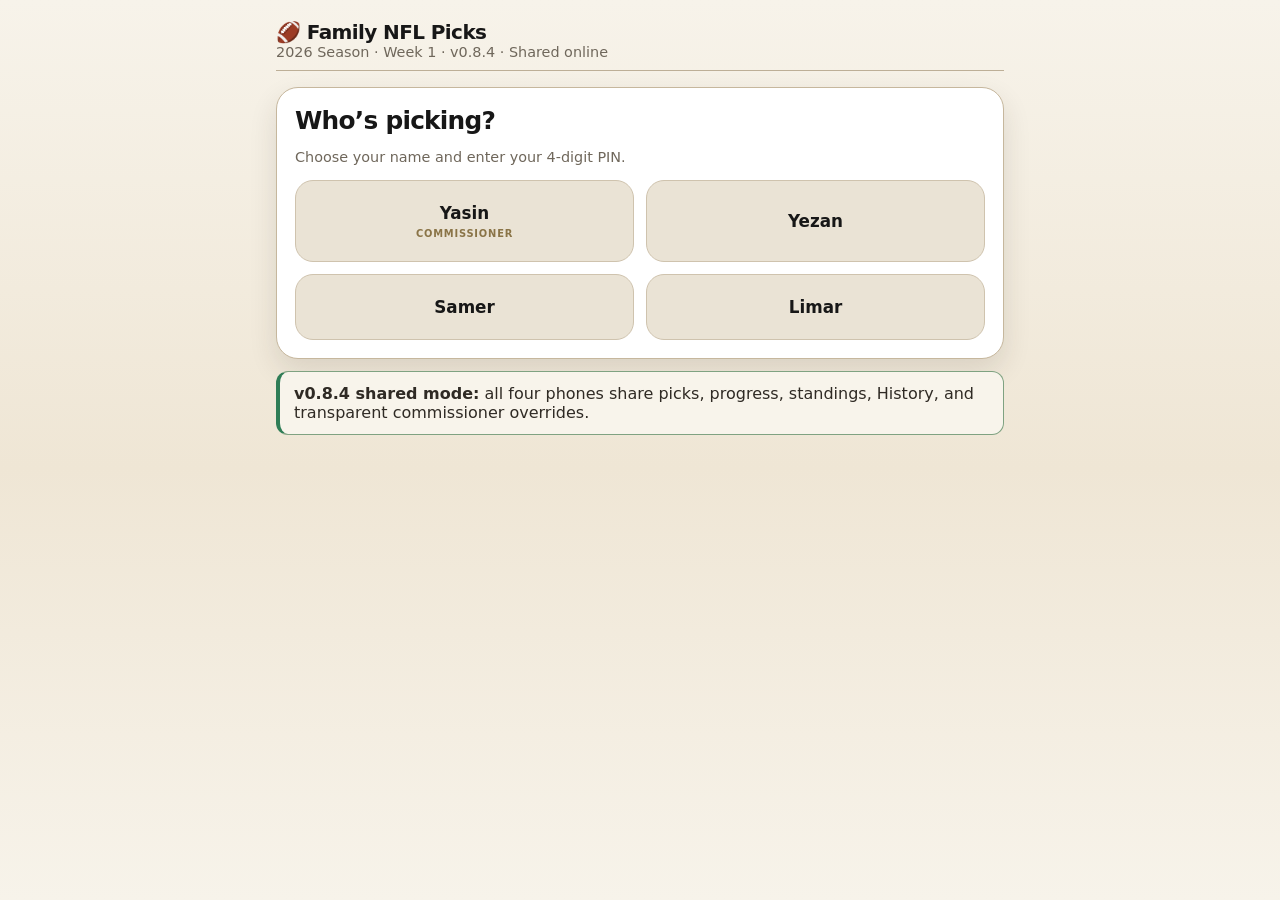
==== index.html @ 38c763d1 "Add files via upload" ====
<!doctype html>
<html lang="en">
<head>
  <meta charset="utf-8" />
  <meta name="viewport" content="width=device-width, initial-scale=1, viewport-fit=cover" />
  <meta name="theme-color" content="#F7F3EA" />
  <meta http-equiv="Cache-Control" content="no-cache, no-store, must-revalidate" />
  <meta http-equiv="Pragma" content="no-cache" />
  <meta http-equiv="Expires" content="0" />
  <title>Family NFL Picks</title>
  <link rel="manifest" href="manifest.webmanifest?v=0840" />
  <link rel="stylesheet" href="styles.css?v=0840" />
</head>
<body>
  <div id="app"></div>
  <script src="config.js?v=0840"></script>
  <script type="module" src="app.js?v=0840"></script>
</body>
</html>
---- styles.css ----
:root{
  --bg:#11264a;--panel:#10203b;--panel2:#2a446d;--text:#ffffff;--muted:#c4d3e7;
  --line:#5d82b2;--accent:#54c0ff;--good:#48d597;--warn:#ffc65a;--bad:#ff6f7d;--live:#ff8d5b;
}
*{box-sizing:border-box}html{background:var(--bg)}body{margin:0;background:linear-gradient(180deg,#14305b,#1a3e6a 50%,#102543);color:var(--text);font-family:Inter,system-ui,-apple-system,Segoe UI,Roboto,sans-serif;min-height:100vh}button,input,textarea,select{font:inherit}.shell{max-width:760px;margin:0 auto;padding:20px 16px 102px}.topbar{display:flex;align-items:center;justify-content:space-between;gap:12px;margin-bottom:10px}.brand{font-weight:900;letter-spacing:-.03em;font-size:1.25rem}.title{font-size:1.55rem;font-weight:900;letter-spacing:-.03em}.sub{color:#c7d6ea;font-size:.9rem}.section-title{font-weight:900;font-size:1.02rem;margin:20px 0 8px}.card{background:rgba(10,23,44,.97);border:1px solid rgba(99,136,186,.88);border-radius:22px;padding:18px;margin:12px 0;box-shadow:0 18px 42px rgba(0,0,0,.18)}
.grid{display:grid;grid-template-columns:repeat(2,1fr);gap:12px}.player{padding:22px 14px;border-radius:18px;border:1px solid var(--line);background:var(--panel2);color:var(--text);font-weight:800;font-size:1.05rem;cursor:pointer}.player.admin::after{content:'COMMISSIONER';display:block;color:var(--accent);font-size:.62rem;letter-spacing:.08em;margin-top:5px}.btn{border:0;border-radius:13px;background:var(--accent);color:#04111d;padding:12px 15px;font-weight:900;cursor:pointer}.btn:disabled,.team:disabled{opacity:.5;cursor:not-allowed}.btn.secondary{background:var(--panel2);color:var(--text);border:1px solid var(--line)}.btn.compact{padding:9px 11px}.mini-btn{padding:8px 10px;font-size:.76rem}.row{display:flex;align-items:center;gap:10px}.between{justify-content:space-between}.tool-row{flex-wrap:wrap}.pill{display:inline-flex;align-items:center;gap:5px;border:1px solid rgba(92,129,179,.92);background:#10223c;border-radius:999px;padding:9px 14px;font-size:.82rem;font-weight:850;color:var(--muted)}.pill.good{color:var(--good);border-color:rgba(72,213,151,.35)}.pill.warn{color:var(--warn);border-color:rgba(255,198,90,.35)}
.game{border:1px solid #6e96c7;padding:13px;border-radius:18px;background:#08162d;margin:8px 0;transition:.15s ease;box-shadow:inset 0 0 0 1px rgba(133,174,226,.10),0 0 0 1px rgba(25,47,80,.26)}.game.lock{opacity:.73}.game.urgent{border-color:rgba(255,198,90,.75);box-shadow:0 0 0 1px rgba(255,198,90,.15)}.game-head{display:flex;justify-content:space-between;gap:8px;color:#d5e3f3;font-size:.79rem;margin-bottom:12px;align-items:center}.status-pill{font-size:.8rem;font-weight:900;letter-spacing:.03em;padding:8px 13px;border:1px solid rgba(103,142,195,.92);border-radius:999px;color:#d8e3f2;white-space:nowrap}.status-pill.good{color:var(--good)}.status-pill.warn{color:var(--warn)}.status-pill.bad{color:var(--bad)}.status-pill.live{color:var(--live)}.teams{display:grid;grid-template-columns:1fr 1fr;gap:10px}.team{border:1px solid #769ed0;background:#2b466f;color:var(--text);border-radius:15px;padding:12px 10px;font-weight:850;cursor:pointer;min-height:64px}.team.selected{outline:2px solid var(--accent);background:#20496f;box-shadow:inset 0 0 0 1px rgba(84,192,255,.26)}.record-line{display:block;color:#dde8f6;font-weight:700;font-size:.76rem;margin-top:5px}.margin-wrap{margin-top:12px;display:flex;align-items:center;justify-content:space-between;gap:12px}.margin{width:90px;border:1px solid var(--line);background:#091321;color:var(--text);border-radius:12px;padding:10px;text-align:center;font-weight:800;font-size:1rem}.score-line{margin-top:10px;font-size:.78rem;font-weight:850}.score-line.final{color:var(--good)}.score-line.live{color:var(--live)}
.notice{border-left:4px solid var(--accent);background:#0b1929;padding:12px 14px;border-radius:12px;color:#dbe9f7;margin:10px 0}.notice.warn{border-left-color:var(--warn)}.notice.bad{border-left-color:var(--bad)}.notice.good-note{border-left-color:var(--good)}.notice.mini{font-size:.8rem;padding:9px 11px}.tiny{font-size:.76rem;color:var(--muted)}.divider{height:1px;background:var(--line);margin:16px 0}.hidden{display:none!important}.pick-reveal,.review-pick{margin-top:7px}
.progress-card{background:#08162d;border:1px solid rgba(108,145,194,.88);border-radius:16px;padding:13px 14px;margin:12px 0}.progress-track{height:7px;background:#071322;border-radius:999px;margin-top:9px;overflow:hidden}.progress-track span{display:block;height:100%;background:var(--accent);border-radius:999px}.status-row{display:flex;align-items:center;justify-content:space-between;padding:11px 0;border-bottom:1px solid var(--line)}
.page-divider{height:1px;background:rgba(122,157,204,.42);margin:2px 0 16px}.status-row:last-child{border-bottom:0}.override-control-row{margin-top:9px;gap:12px}.override-list{display:grid;gap:10px}.override-card{border:1px solid var(--line);background:#0b1524;border-radius:15px;padding:13px}.override-meta{margin-top:6px}.override-detail{margin-top:9px;background:#111f33;border-radius:10px;padding:9px}.override-countdown{margin-top:9px;color:var(--warn);font-size:.8rem}
.nav{position:fixed;left:0;right:0;bottom:0;background:rgba(8,16,29,.96);backdrop-filter:blur(15px);border-top:1px solid var(--line);padding:10px 12px calc(10px + env(safe-area-inset-bottom));display:flex;justify-content:center;z-index:10}.nav-inner{max-width:760px;width:100%;display:grid;grid-template-columns:repeat(5,1fr);gap:7px}.nav button{background:transparent;color:var(--muted);border:0;padding:10px 4px;font-size:.76rem;font-weight:800;line-height:1.1;min-height:44px}.nav button.active{color:var(--accent)}
.statgrid{display:grid;grid-template-columns:repeat(4,1fr);gap:8px}.stat{background:#0b1524;border:1px solid var(--line);border-radius:15px;padding:12px 8px;text-align:center}.stat b{display:block;font-size:1.15rem}.stat span{font-size:.72rem;color:var(--muted)}table{width:100%;border-collapse:collapse}th,td{text-align:left;padding:10px 6px;border-bottom:1px solid var(--line);font-size:.86rem}th{color:var(--muted);font-size:.72rem}.right{text-align:right}.movement{font-weight:900;color:var(--muted);white-space:nowrap}.movement.up{color:var(--good)}.movement.down{color:var(--bad)}
.modal,.result-overlay{position:fixed;inset:0;background:rgba(0,0,0,.72);display:flex;align-items:center;justify-content:center;padding:18px;z-index:30}.modal-box,.result-modal{position:relative;width:min(460px,100%);background:var(--panel);border:1px solid var(--line);border-radius:24px;padding:22px;box-shadow:0 30px 90px rgba(0,0,0,.45)}.pin{width:100%;font-size:1.6rem;letter-spacing:.45em;text-align:center;padding:13px;border-radius:14px;border:1px solid var(--line);background:#08111f;color:var(--text)}.field-label{display:block;font-size:.78rem;color:var(--muted);font-weight:800;margin:13px 0 6px}.field,.text-area{width:100%;border-radius:12px;padding:11px 12px;background:#08111f;color:white;border:1px solid var(--line)}.modal-x{top:10px!important;right:12px!important}
.result-overlay{z-index:50;backdrop-filter:blur(8px)}.result-modal{overflow:hidden;text-align:left}.result-modal.celebration{text-align:center;padding:36px 25px}.result-close{position:absolute;top:12px;right:14px;width:35px;height:35px;border-radius:50%;border:0;background:rgba(255,255,255,.12);color:white;font-size:1.7rem;line-height:1;cursor:pointer;z-index:2}.confetti{font-size:2rem;letter-spacing:.15em;animation:pop .55s ease both}.result-kicker{color:var(--accent);font-weight:950;font-size:.72rem;letter-spacing:.13em;margin:6px 0 12px}.result-title{font-weight:950;font-size:2rem;letter-spacing:-.04em}.result-title.small{font-size:1.45rem}.result-sub{color:var(--muted);font-weight:800;margin-top:7px}.result-points{font-size:3rem;font-weight:950;color:var(--good);margin-top:14px}.result-points span{font-size:.95rem;color:var(--muted)}.leader-list{display:grid;gap:8px;margin:18px 0}.leader-row{display:grid;grid-template-columns:28px 34px 1fr auto auto;gap:8px;align-items:center;background:#0b1524;border:1px solid var(--line);border-radius:13px;padding:11px}.leader-rank{font-weight:950;font-size:1.05rem}.leader-name{font-weight:850}.leader-week{color:var(--good);font-weight:900}.leader-row b{white-space:nowrap;font-size:.82rem}.result-modal .btn{width:100%}.submit-btn{padding:12px 20px;min-width:184px;font-size:1.03rem}.status-card-title{font-size:1.28rem;font-weight:900;letter-spacing:-.02em}.viewer-status-title{margin-bottom:6px}@keyframes pop{0%{transform:scale(.7);opacity:0}70%{transform:scale(1.08)}100%{transform:scale(1);opacity:1}}
.week-tabs{display:flex;gap:8px;overflow-x:auto;padding:4px 0 8px;scrollbar-width:none}.week-tabs::-webkit-scrollbar{display:none}.week-chip{white-space:nowrap;border:1px solid var(--line);background:var(--panel2);color:var(--muted);border-radius:999px;padding:9px 13px;font-weight:850;cursor:pointer}.week-chip.active{color:#04111d;background:var(--accent);border-color:var(--accent)}.history-score{display:grid;grid-template-columns:1fr 1fr;gap:10px}.history-score span{background:var(--panel2);border:1px solid var(--line);border-radius:13px;padding:11px;text-align:center}.history-score b{display:block;font-size:1.2rem;margin-top:3px}.history-pick{padding:7px 0}.history-pick b{font-size:.85rem}
@media(max-width:520px){.statgrid{grid-template-columns:repeat(2,1fr)}.shell{padding-left:12px;padding-right:12px}.title{font-size:1.35rem}.topbar{align-items:flex-start}.nav button{font-size:.64rem}.history-pick b{font-size:.78rem}.leader-row{grid-template-columns:24px 28px 1fr auto}.leader-row>b{grid-column:3/5;text-align:right}.teams{gap:8px}.team{padding:12px 8px;font-size:.9rem}.status-pill{max-width:48%;overflow:hidden;text-overflow:ellipsis}.tool-row .btn{flex:1 1 45%}th,td{padding:9px 4px;font-size:.78rem}}

/* v0.7.2 mobile cleanup */
.compact-details{background:rgba(16,26,43,.96);border:1px solid var(--line);border-radius:18px;margin:12px 0;overflow:hidden}
.compact-details>summary{list-style:none;cursor:pointer;padding:14px 16px;font-weight:900;display:flex;align-items:center;justify-content:space-between;gap:10px}
.compact-details>summary::-webkit-details-marker{display:none}
.compact-details>summary::after{content:'+';font-size:1.15rem;color:var(--muted);margin-left:auto}
.compact-details[open]>summary::after{content:'−'}
.compact-details .details-body{padding:0 14px 14px}
.review-details .details-body{padding-top:1px}

@media(max-width:520px){
  .shell{padding:12px 10px 96px}
  .topbar{margin-bottom:8px;align-items:center;gap:8px}
  .brand{font-size:1.04rem;line-height:1.1}
  .topbar .sub{font-size:.72rem;line-height:1.26;margin-top:3px}
  .topbar .btn{padding:9px 11px;border-radius:11px;font-size:.8rem}
  .title{font-size:1.2rem;line-height:1.15}
  .section-title{font-size:.94rem;margin:15px 0 7px}
  .sub{font-size:.8rem}
  .card{border-radius:17px;padding:14px;margin:9px 0}
  .picks-heading{align-items:center;margin-bottom:3px}
  .schedule-btn{padding:8px 10px!important;font-size:.76rem;white-space:nowrap}
  .progress-card{padding:10px 11px;border-radius:14px;margin:9px 0}
  .progress-card b{font-size:.82rem}
  .progress-track{height:5px;margin-top:7px}
  .game{padding:10px;border-radius:16px;margin:6px 0;border-color:#668ab6}
  .game-head{font-size:.74rem;margin-bottom:8px}
  .status-pill{font-size:.77rem;padding:8px 12px;max-width:66%}
  .teams{gap:8px}
  .team{min-height:56px;padding:9px 7px;border-radius:13px;font-size:.84rem;line-height:1.14}
  .record-line{font-size:.7rem;margin-top:3px;color:#e0eaf7}
  .margin-wrap{margin-top:7px;gap:8px}
  .margin-wrap>b,.margin-wrap span>b{font-size:.88rem}
  .margin{width:74px;padding:8px;border-radius:10px;font-size:.92rem}
  .notice{padding:9px 11px;border-radius:10px;font-size:.79rem;margin:8px 0}
  .notice.mini{font-size:.7rem;padding:7px 9px}
  .tiny{font-size:.7rem}
  .status-card{padding:13px 14px}
  .status-row{padding:10px 0}
  .status-row b{font-size:1rem}
  .status-row .tiny{font-size:.79rem}
  .status-row .pill{font-size:.78rem;padding:8px 13px;min-width:78px}
  .compact-details{border-radius:15px;margin:9px 0}
  .compact-details>summary{padding:12px 14px;font-size:.96rem}
  .compact-details .details-body{padding:0 10px 10px}
  .review-game{padding:9px;margin:8px 0}
  .review-pick{margin-top:5px;font-size:.78rem}
  .override-card{padding:10px;border-radius:12px}
  .override-control-row{margin-top:7px;gap:7px;font-size:.76rem}
  .mini-btn{padding:6px 8px;font-size:.68rem}
  .tool-row{gap:7px}
  .tool-row .btn{padding:10px 12px;font-size:.79rem}
  .nav{padding:10px 8px calc(10px + env(safe-area-inset-bottom))}
  .nav-inner{gap:4px}
  .nav button{padding:12px 4px 14px;font-size:.87rem;line-height:1.12;min-height:56px;font-weight:900}
  .result-modal{border-radius:19px;padding:18px}
  .result-modal.celebration{padding:30px 18px}
  .result-title{font-size:1.6rem}
  .result-points{font-size:2.5rem}
  .page-divider{margin:0 0 12px}
  .progress-card b:last-child{font-size:.78rem}
  .submit-btn{padding:11px 18px;font-size:.98rem;min-width:174px}
  .status-card-title{font-size:1.18rem}
  .status-card-top{align-items:center}
  .compact-details>summary .pill{padding:7px 11px;font-size:.75rem}
}

/* v0.7.4 polish: clearer section separation, slightly smaller numbers/buttons, stronger game outlines, and larger Week status heading. */


.status-row b{font-size:1.08rem;line-height:1.15}
.status-row .tiny{font-size:.86rem;color:#b6c4da}
.status-row .pill{font-size:.88rem;padding:10px 16px;min-width:86px;justify-content:center}
.submission-note{margin-top:10px;margin-bottom:10px}



/* v0.7.6 contrast pass */
.title,.brand,.section-title,.status-card-title{color:#ffffff}
.tiny{color:#c5d3e6}
th{color:#c2d2e8}
.progress-card b:last-child{color:#ffffff}
.notice.good-note{background:#082033;color:#eff7ff}
.nav{background:rgba(5,12,25,.97)}
.nav button{color:#b8c9df}
.nav button.active{color:#66c9ff}


/* v0.7.7 readability + size tune */
.game-head{color:#d8e5f4}
.record-line{color:#e1ebf8}
@media(max-width:520px){
  .game-head{color:#dbe7f6}
  .team{min-height:56px;padding:9px 7px;font-size:.84rem}
  .record-line{color:#e4edf9}
  .submit-btn{padding:11px 18px;font-size:.98rem;min-width:174px}
}


/* v0.7.8 visibility + sizing pass */
.game-head{color:#e8f1fb;font-size:.82rem}
.record-line{color:#f0f6ff;font-size:.78rem}
.team{font-size:1rem;min-height:68px}
.submit-btn{padding:13px 22px;min-width:196px;font-size:1.08rem}
.card.standings-card, .standings-card{padding:20px}
th,td{font-size:.9rem}
th{font-size:.75rem;color:#d5e4f6}
@media(max-width:520px){
  .game-head{color:#eef5ff;font-size:.8rem}
  .team{min-height:60px;padding:10px 8px;font-size:.88rem}
  .record-line{font-size:.74rem;color:#eef5ff}
  .submit-btn{padding:12px 20px;min-width:186px;font-size:1.02rem}
  th,td{font-size:.84rem;padding:10px 5px}
  th{font-size:.76rem;color:#dce9f9}
  .card.standings-card, .standings-card{padding:16px}
}


/* v0.7.9 commish + leaderboard visibility */
.team.selected{outline:2px solid #eef8ff;border-color:#d7efff;background:#214f79;box-shadow:inset 0 0 0 1px rgba(255,255,255,.22),0 0 0 1px rgba(238,248,255,.12)}
.status-card .status-row .tiny{color:#dbe8f8;font-weight:760}
.status-card .status-row .pill{font-weight:900;letter-spacing:.01em}
.status-card .status-row .pill.good{background:rgba(72,213,151,.12);border-color:rgba(72,213,151,.42);color:#67efac}
.status-card .status-row .pill.warn{background:rgba(255,198,90,.13);border-color:rgba(255,198,90,.42);color:#ffd06c}
.standings-card{padding:24px}
.standings-card table th,.standings-card table td{font-size:.98rem;padding:12px 8px}
.standings-card table th{font-size:.82rem;color:#e1ecfa}
@media(max-width:520px){
  .status-card .status-row b{font-size:1.12rem}
  .status-card .status-row .tiny{font-size:.88rem;color:#e1ecfa}
  .status-card .status-row .pill{font-size:.92rem;padding:10px 16px;min-width:108px}
  .standings-card{padding:18px}
  .standings-card table th,.standings-card table td{font-size:.93rem;padding:12px 6px}
  .standings-card table th{font-size:.82rem;color:#ebf4ff}
}


/* v0.7.9 fixed cache + larger progress bar */
.progress-track{height:14px}
@media(max-width:520px){
  .progress-track{height:12px;margin-top:8px}
}


/* v0.8 submission confirmation toast */
.submission-toast{
  position:fixed;
  left:50%;
  top:max(18px, env(safe-area-inset-top));
  transform:translate(-50%,-18px) scale(.98);
  width:min(420px,calc(100% - 28px));
  display:flex;
  align-items:center;
  gap:11px;
  padding:13px 15px;
  border-radius:16px;
  border:1px solid rgba(87,226,162,.55);
  background:rgba(7,29,38,.97);
  box-shadow:0 16px 40px rgba(0,0,0,.34);
  color:#f5fbff;
  opacity:0;
  pointer-events:none;
  z-index:90;
  transition:opacity .2s ease,transform .2s ease;
}
.submission-toast.show{opacity:1;transform:translate(-50%,0) scale(1)}
.submission-toast-icon{
  flex:0 0 32px;
  width:32px;
  height:32px;
  border-radius:50%;
  display:grid;
  place-items:center;
  background:rgba(72,213,151,.18);
  border:1px solid rgba(72,213,151,.48);
  color:#69efad;
  font-weight:950;
  font-size:1rem;
}
.submission-toast b{display:block;font-size:.92rem;line-height:1.15}
.submission-toast span{display:block;margin-top:3px;color:#cfe4dc;font-size:.76rem}
@media(max-width:520px){
  .submission-toast{top:max(12px, env(safe-area-inset-top));padding:12px 13px;border-radius:14px}
  .submission-toast b{font-size:.88rem}
  .submission-toast span{font-size:.74rem}
}


/* v0.8.1 — Warm Cream + Black + Saints Gold theme
   Exact requested palette:
   Text #171717 | Background #F7F3EA | Primary #A28A5A | Secondary #EAE3D5 | Accent #C7B07A
*/
:root{
  --bg:#F7F3EA;
  --panel:#FFFFFF;
  --panel2:#EAE3D5;
  --text:#171717;
  --muted:#6F675B;
  --line:#D4CBBB;
  --accent:#C7B07A;
  --good:#2F7D56;
  --warn:#A86E17;
  --bad:#B8424D;
  --live:#B85B2C;
}
html{background:#F7F3EA}
body{
  background:linear-gradient(180deg,#F7F3EA 0%,#F2EBDD 54%,#F7F3EA 100%);
  color:#171717;
}
.title,.brand,.section-title,.status-card-title{color:#171717}
.sub,.tiny,.game-head,.record-line,th{color:#6F675B}
.page-divider{background:#D7CEBE}

.card{
  background:#FFFFFF;
  border-color:#D4CBBB;
  box-shadow:0 14px 34px rgba(70,58,38,.10);
}
.compact-details{
  background:#FFFFFF;
  border-color:#D4CBBB;
}
.compact-details>summary::after{color:#766B5D}

.btn{background:#A28A5A;color:#171717}
.btn.secondary{background:#EAE3D5;color:#171717;border-color:#CFC3AE}
.player{background:#EAE3D5;color:#171717;border-color:#CFC3AE}
.player.admin::after{color:#8A7447}

.game{
  background:#FFFDF9;
  border-color:#D5C8B2;
  box-shadow:0 5px 14px rgba(70,58,38,.07);
}
.game.urgent{border-color:#A86E17;box-shadow:0 0 0 1px rgba(168,110,23,.13)}
.team{
  background:#EAE3D5;
  color:#171717;
  border-color:#CDBFA8;
}
.team.selected{
  background:#C7B07A;
  color:#171717;
  border-color:#A28A5A;
  outline:2px solid #A28A5A;
  box-shadow:inset 0 0 0 1px rgba(255,255,255,.35),0 2px 7px rgba(90,72,39,.12);
}
.record-line{color:#665F55}
.margin,.pin,.field,.text-area{
  background:#FFFFFF;
  color:#171717;
  border-color:#CFC3AE;
}

.progress-card{background:#FFFFFF;border-color:#D4CBBB}
.progress-track{background:#DDD4C4}
.progress-track span{background:#A28A5A}

.pill{
  background:#F2ECE1;
  color:#6F675B;
  border-color:#D4CBBB;
}
.status-pill{color:#6F675B;border-color:#D4CBBB;background:#FBF8F1}
.pill.good{color:#2F7D56;border-color:rgba(47,125,86,.35);background:#EDF7F1}
.pill.warn{color:#A86E17;border-color:rgba(168,110,23,.35);background:#FFF7E7}
.status-pill.good{color:#2F7D56}
.status-pill.warn{color:#A86E17}
.status-pill.bad{color:#B8424D}
.status-pill.live{color:#B85B2C}

.notice{background:#F1EBDD;color:#3B352D;border-left-color:#A28A5A}
.notice.warn{background:#FFF7E7;border-left-color:#A86E17}
.notice.bad{background:#FFF0F1;border-left-color:#B8424D}
.notice.good-note{background:#EDF7F1;color:#245B40;border-left-color:#2F7D56}

.override-card,.override-detail,.stat,.leader-row{background:#FBF8F1;border-color:#D4CBBB}
.history-score span{background:#EAE3D5;border-color:#CFC3AE}
.week-chip{background:#EAE3D5;color:#6F675B;border-color:#CFC3AE}
.week-chip.active{background:#A28A5A;color:#171717;border-color:#A28A5A}

.nav{
  background:rgba(250,247,240,.97);
  border-top-color:#D4CBBB;
  box-shadow:0 -8px 24px rgba(70,58,38,.08);
}
.nav button{color:#786F63}
.nav button.active{color:#8A7447}

.modal,.result-overlay{background:rgba(23,23,23,.42)}
.modal-box,.result-modal{background:#FFFDF9;border-color:#D4CBBB;color:#171717}
.result-close{background:rgba(23,23,23,.08);color:#171717}
.result-sub{color:#6F675B}
.result-kicker{color:#8A7447}
.result-points{color:#2F7D56}
.result-points span{color:#6F675B}

.status-card .status-row .tiny{color:#6F675B}
.status-card .status-row .pill.good{background:#EDF7F1;border-color:rgba(47,125,86,.35);color:#2F7D56}
.status-card .status-row .pill.warn{background:#FFF7E7;border-color:rgba(168,110,23,.35);color:#A86E17}
.status-row{border-bottom-color:#E1D9CB}
th,td{border-bottom-color:#E1D9CB}
.movement{color:#837A6E}

/* Submission popup stays semantic green, but now matches the light theme. */
.submission-toast{
  background:#F7FFF9;
  color:#171717;
  border-color:rgba(47,125,86,.40);
  box-shadow:0 14px 34px rgba(70,58,38,.16);
}
.submission-toast-icon{background:#E7F5EC;border-color:rgba(47,125,86,.35);color:#2F7D56}
.submission-toast span{color:#58695E}


/* v0.8.2 — Warm Cream + Black + Saints Gold, stronger contrast */
:root{
  --bg:#F7F3EA;
  --panel:#FFFFFF;
  --panel2:#EAE3D5;
  --text:#171717;
  --muted:#5E564C;
  --line:#B9AA90;
  --accent:#C7B07A;
}
body{
  background:linear-gradient(180deg,#F7F3EA 0%,#EFE6D5 52%,#F7F3EA 100%);
}
.page-divider{background:#BDAF97}
.card{
  background:#FFFFFF;
  border:1.5px solid #C6B79D;
  box-shadow:0 12px 28px rgba(52,43,30,.12);
}
.progress-card{
  background:#FFFDF8;
  border:1.5px solid #BFAF94;
}
.progress-track{background:#D8CBB6}
.progress-track span{background:#A28A5A}

.game{
  background:#EFE7D9;
  border:1.5px solid #B8A98E;
  box-shadow:0 5px 14px rgba(52,43,30,.10);
}
.game-head{color:#4E463D}
.status-pill{
  background:#FFFDF8;
  color:#4A433A;
  border-color:#AFA083;
}
.team{
  background:#FFFFFF;
  color:#171717;
  border:1.5px solid #B8A98E;
}
.team.selected{
  background:#A28A5A;
  color:#111111;
  border-color:#171717;
  outline:2px solid #171717;
  box-shadow:inset 0 0 0 1px rgba(255,255,255,.30),0 3px 8px rgba(50,38,20,.14);
}
.record-line{color:#4E463D}
.margin,.pin,.field,.text-area{
  background:#FFFFFF;
  border-color:#AA9B81;
}

.btn{
  background:#A28A5A;
  color:#111111;
  border:1px solid #7E6B45;
}
.btn.secondary{
  background:#FFFFFF;
  color:#171717;
  border:1.5px solid #B8A98E;
}

.pill{
  background:#F2EBDD;
  color:#4E463D;
  border-color:#B9AA90;
}
.compact-details{
  background:#FFFFFF;
  border:1.5px solid #B8A98E;
}
.override-card,.override-detail,.stat,.leader-row{
  background:#F4EBDD;
  border-color:#B8A98E;
}
.history-score span,.week-chip{
  background:#EFE7D9;
  border-color:#B8A98E;
}

/* Dark nav gives the light theme a visual anchor and stops everything blending together. */
.nav{
  background:#171717;
  border-top:2px solid #A28A5A;
  box-shadow:0 -8px 24px rgba(0,0,0,.16);
}
.nav button{color:#D8D0C3}
.nav button.active{color:#D9BE7C}

/* Header controls get clearer edges. */
.topbar .btn.secondary,.schedule-btn{
  background:#FFFFFF;
  border-color:#A28A5A;
}

/* Stronger table separation. */
.standings-card{
  border-color:#B8A98E;
}
th{color:#4D453B}
th,td{border-bottom-color:#CFC2AC}

/* Keep semantic states vivid. */
.status-card .status-row .pill.good,.pill.good{background:#E9F6EE;color:#226744;border-color:#69A983}
.status-card .status-row .pill.warn,.pill.warn{background:#FFF2D8;color:#8E5A08;border-color:#D0A255}
.notice.good-note{background:#EAF6EE;color:#214D36;border-left-color:#2F7D56}

@media(max-width:520px){
  .card{border-width:1.5px}
  .game{border-width:1.5px}
  .team{border-width:1.5px}
  .team.selected{outline-width:2px}
}


/* v0.8.3 — refined light-theme contrast per feedback */
.progress-card b,
.progress-card b:last-child{
  color:#171717;
}

/* clearer selected team without harsh black outline */
.team.selected{
  background:#CBB57F;
  color:#171717;
  border-color:#A28A5A;
  outline:none;
  box-shadow:inset 0 0 0 2px rgba(255,255,255,.34), 0 0 0 2px rgba(162,138,90,.72), 0 3px 8px rgba(50,38,20,.12);
}

/* default notes now stand apart better in the light theme */
.notice{
  background:#F8F4EB;
  color:#2F2A24;
  border:1.5px solid #7FA281;
  border-left:4px solid #2F7D56;
}
.notice.good-note{
  background:#EAF6EE;
  color:#214D36;
  border:1.5px solid #6EA07C;
  border-left:4px solid #2F7D56;
}

/* standings headers should read like the rest of the text */
.standings-card table th,
.standings-card th,
th{
  color:#171717;
}

/* darker submitted pills with lighter text */
.status-card .status-row .pill.good,
.pill.good{
  background:#2F7D56;
  color:#F6FBF8;
  border-color:#2F7D56;
}

/* keep warning / incomplete pill readable in light theme */
.status-card .status-row .pill.warn,
.pill.warn{
  background:#FFF3DD;
  color:#8A5B0D;
  border-color:#D0A255;
}

/* make small status text in commissioner box easier to read */
.status-card .status-row .tiny{
  color:#5B5146;
  font-weight:780;
}

/* buttons + form elements stay crisp */
.btn{
  border-color:#8E784A;
}

@media(max-width:520px){
  .team.selected{
    box-shadow:inset 0 0 0 2px rgba(255,255,255,.3), 0 0 0 2px rgba(162,138,90,.72), 0 2px 6px rgba(50,38,20,.1);
  }
}


/* v0.8.4 — soften selected team state */
.team.selected{
  background:#CBB57F;
  color:#171717;
  border-color:#B59A60;
  outline:none;
  box-shadow:inset 0 0 0 1px rgba(255,255,255,.32), 0 2px 5px rgba(90,72,39,.10);
}
@media(max-width:520px){
  .team.selected{
    box-shadow:inset 0 0 0 1px rgba(255,255,255,.28), 0 1px 4px rgba(90,72,39,.08);
  }
}
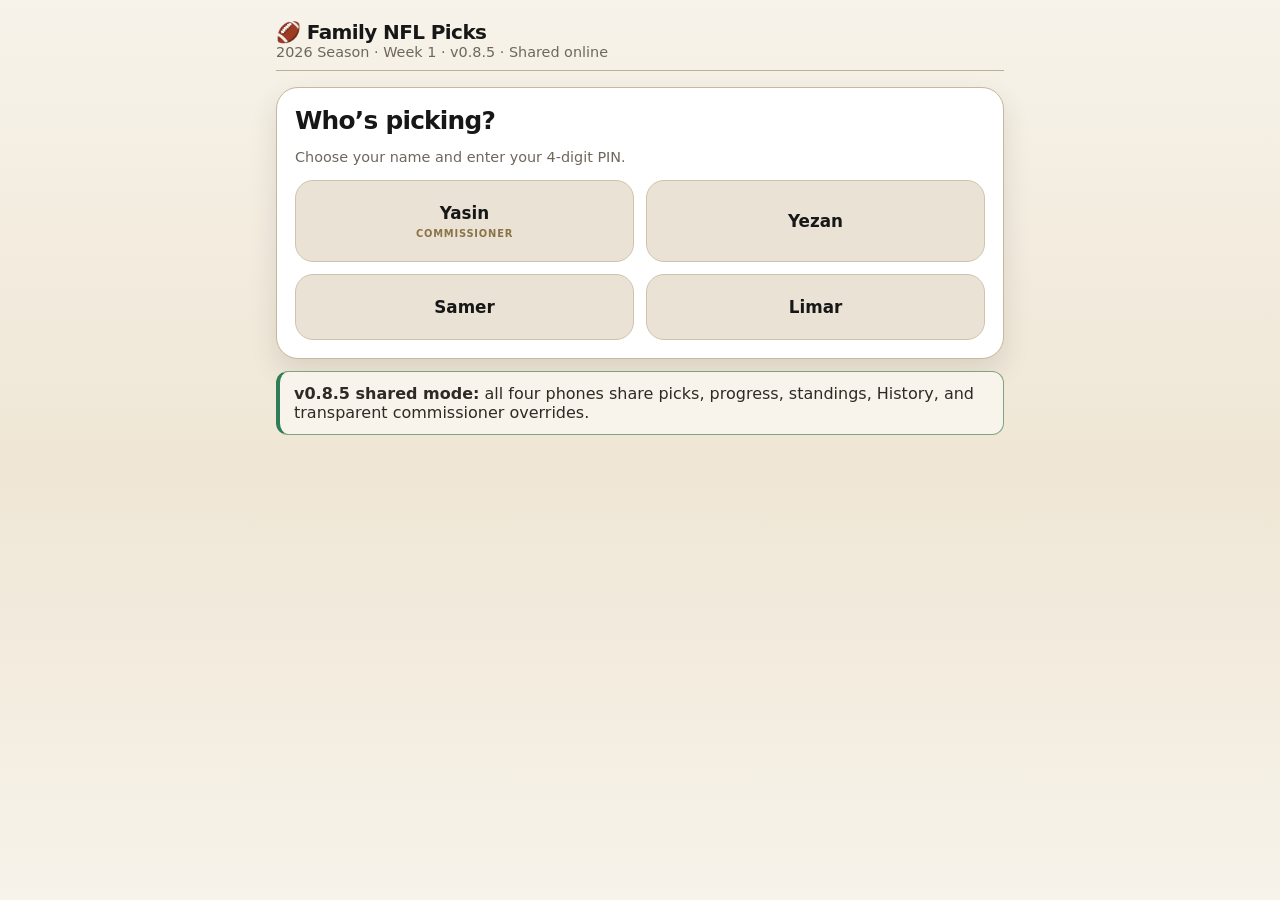
==== commit bb6d0942: "Add files via upload" ====
--- a/index.html
+++ b/index.html
@@ -8,12 +8,12 @@
   <meta http-equiv="Pragma" content="no-cache" />
   <meta http-equiv="Expires" content="0" />
   <title>Family NFL Picks</title>
-  <link rel="manifest" href="manifest.webmanifest?v=0840" />
-  <link rel="stylesheet" href="styles.css?v=0840" />
+  <link rel="manifest" href="manifest.webmanifest?v=0850" />
+  <link rel="stylesheet" href="styles.css?v=0850" />
 </head>
 <body>
   <div id="app"></div>
-  <script src="config.js?v=0840"></script>
-  <script type="module" src="app.js?v=0840"></script>
+  <script src="config.js?v=0850"></script>
+  <script type="module" src="app.js?v=0850"></script>
 </body>
 </html>
--- a/styles.css
+++ b/styles.css
@@ -532,3 +532,20 @@
     box-shadow:inset 0 0 0 1px rgba(255,255,255,.28), 0 1px 4px rgba(90,72,39,.08);
   }
 }
+
+
+/* v0.8.5 — keep bold selected-team outline, but make it lighter */
+.team.selected{
+  background:#CBB57F;
+  color:#171717;
+  border-color:#B8A36E;
+  outline:2px solid #E7D8B5;
+  outline-offset:0;
+  box-shadow:inset 0 0 0 1px rgba(255,255,255,.28), 0 2px 6px rgba(90,72,39,.10);
+}
+@media(max-width:520px){
+  .team.selected{
+    outline:2px solid #E7D8B5;
+    box-shadow:inset 0 0 0 1px rgba(255,255,255,.24), 0 1px 4px rgba(90,72,39,.08);
+  }
+}
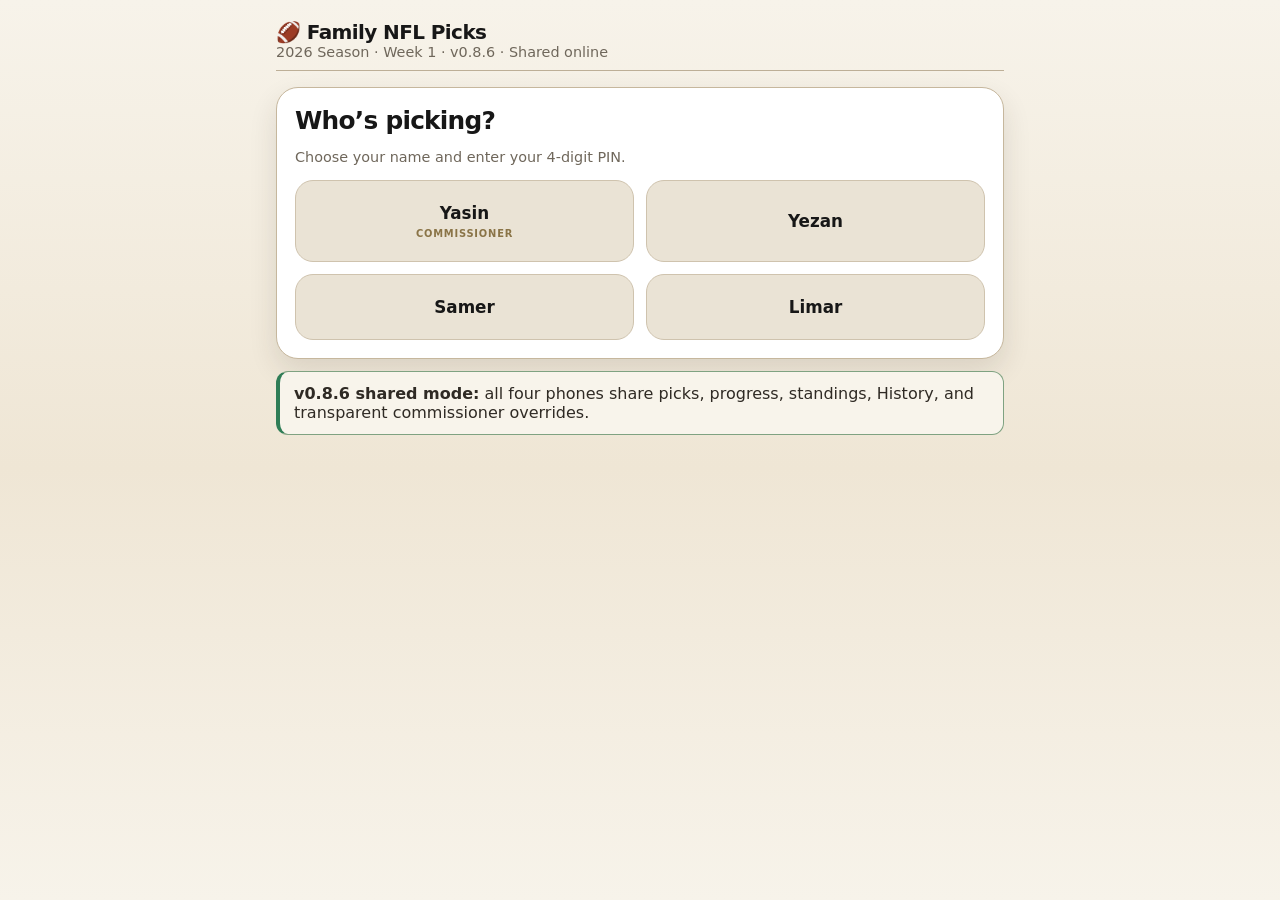
==== commit 81ec3348: "Add files via upload" ====
--- a/index.html
+++ b/index.html
@@ -8,12 +8,12 @@
   <meta http-equiv="Pragma" content="no-cache" />
   <meta http-equiv="Expires" content="0" />
   <title>Family NFL Picks</title>
-  <link rel="manifest" href="manifest.webmanifest?v=0850" />
-  <link rel="stylesheet" href="styles.css?v=0850" />
+  <link rel="manifest" href="manifest.webmanifest?v=0861" />
+  <link rel="stylesheet" href="styles.css?v=0861" />
 </head>
 <body>
   <div id="app"></div>
-  <script src="config.js?v=0850"></script>
-  <script type="module" src="app.js?v=0850"></script>
+  <script src="config.js?v=0861"></script>
+  <script type="module" src="app.js?v=0861"></script>
 </body>
 </html>
--- a/styles.css
+++ b/styles.css
@@ -549,3 +549,33 @@
     box-shadow:inset 0 0 0 1px rgba(255,255,255,.24), 0 1px 4px rgba(90,72,39,.08);
   }
 }
+
+
+/* v0.8.6 — live readability */
+.status-pill.live{
+  font-size:.92rem;
+  padding:9px 15px;
+  font-weight:950;
+}
+.score-line.live,
+.score-line.final{
+  font-size:.96rem;
+  font-weight:950;
+  letter-spacing:.01em;
+}
+@media(max-width:520px){
+  .status-pill.live{
+    font-size:.90rem;
+    padding:9px 14px;
+  }
+  .score-line.live,
+  .score-line.final{
+    font-size:.94rem;
+  }
+}
+
+
+/* v0.8.6 final patch — FINAL winner visibility */
+.pick-reveal span{
+  font-weight:650;
+}
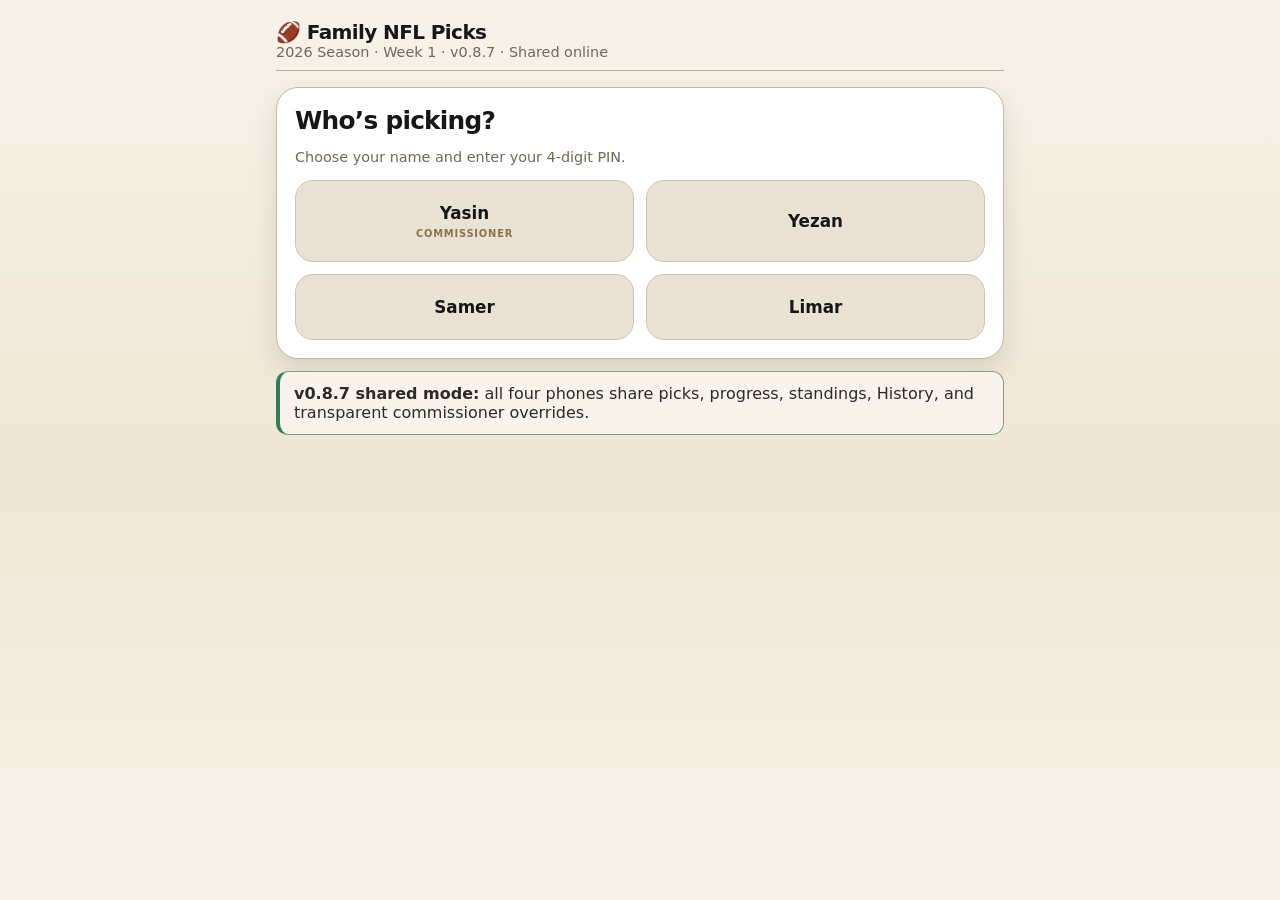
==== commit 48452918: "Add files via upload" ====
--- a/index.html
+++ b/index.html
@@ -8,12 +8,12 @@
   <meta http-equiv="Pragma" content="no-cache" />
   <meta http-equiv="Expires" content="0" />
   <title>Family NFL Picks</title>
-  <link rel="manifest" href="manifest.webmanifest?v=0861" />
-  <link rel="stylesheet" href="styles.css?v=0861" />
+  <link rel="manifest" href="manifest.webmanifest?v=0871" />
+  <link rel="stylesheet" href="styles.css?v=0871" />
 </head>
 <body>
   <div id="app"></div>
-  <script src="config.js?v=0861"></script>
-  <script type="module" src="app.js?v=0861"></script>
+  <script src="config.js?v=0871"></script>
+  <script type="module" src="app.js?v=0871"></script>
 </body>
 </html>
--- a/styles.css
+++ b/styles.css
@@ -579,3 +579,37 @@
 .pick-reveal span{
   font-weight:650;
 }
+
+
+/* v0.8.7 — live weekly standings */
+.live-week-standings{
+  margin-top:0;
+}
+.live-week-head{
+  margin-bottom:10px;
+}
+.live-week-standings .pill{
+  min-width:64px;
+  text-align:center;
+}
+.live-week-standings td,
+.live-week-standings th{
+  font-size:1.02rem;
+}
+.live-week-standings td b{
+  font-size:1.08rem;
+}
+.live-week-note{
+  margin-top:12px;
+  line-height:1.4;
+  color:#5B5146;
+}
+@media(max-width:520px){
+  .live-week-standings td,
+  .live-week-standings th{
+    font-size:1.04rem;
+  }
+  .live-week-standings td b{
+    font-size:1.12rem;
+  }
+}
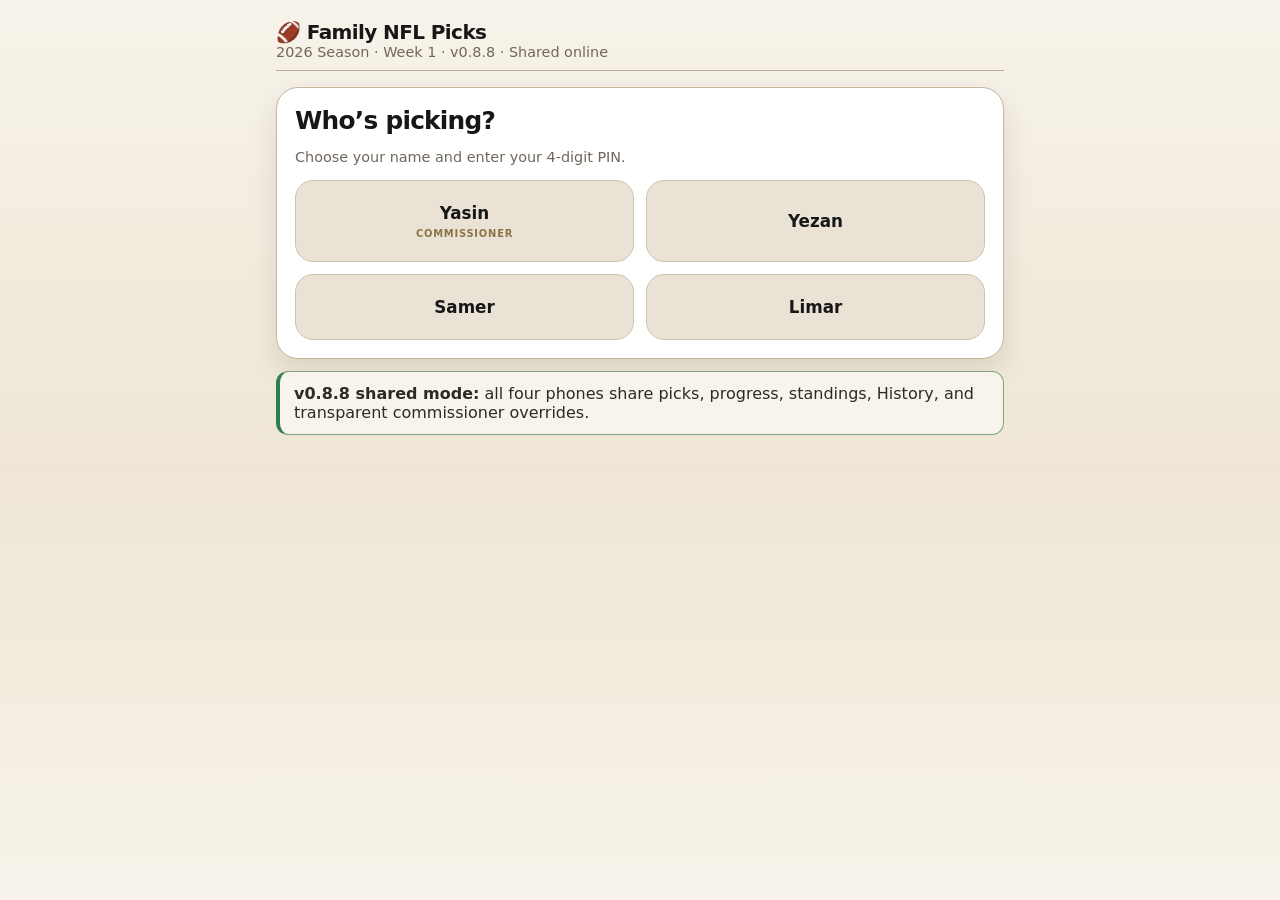
==== commit 59714477: "Add files via upload" ====
--- a/index.html
+++ b/index.html
@@ -8,12 +8,12 @@
   <meta http-equiv="Pragma" content="no-cache" />
   <meta http-equiv="Expires" content="0" />
   <title>Family NFL Picks</title>
-  <link rel="manifest" href="manifest.webmanifest?v=0871" />
-  <link rel="stylesheet" href="styles.css?v=0871" />
+  <link rel="manifest" href="manifest.webmanifest?v=0880" />
+  <link rel="stylesheet" href="styles.css?v=0880" />
 </head>
 <body>
   <div id="app"></div>
-  <script src="config.js?v=0871"></script>
-  <script type="module" src="app.js?v=0871"></script>
+  <script src="config.js?v=0880"></script>
+  <script type="module" src="app.js?v=0880"></script>
 </body>
 </html>
--- a/styles.css
+++ b/styles.css
@@ -613,3 +613,23 @@
     font-size:1.12rem;
   }
 }
+
+
+/* v0.8.7 live standings typography refinement */
+.live-week-standings .live-win-number{
+  font-size:.98rem;
+  font-weight:900;
+}
+.live-week-standings .live-win-check{
+  font-size:.88em;
+  margin-left:4px;
+  vertical-align:.03em;
+}
+@media(max-width:520px){
+  .live-week-standings .live-win-number{
+    font-size:.93rem;
+  }
+  .live-week-standings .live-win-check{
+    font-size:.86em;
+  }
+}
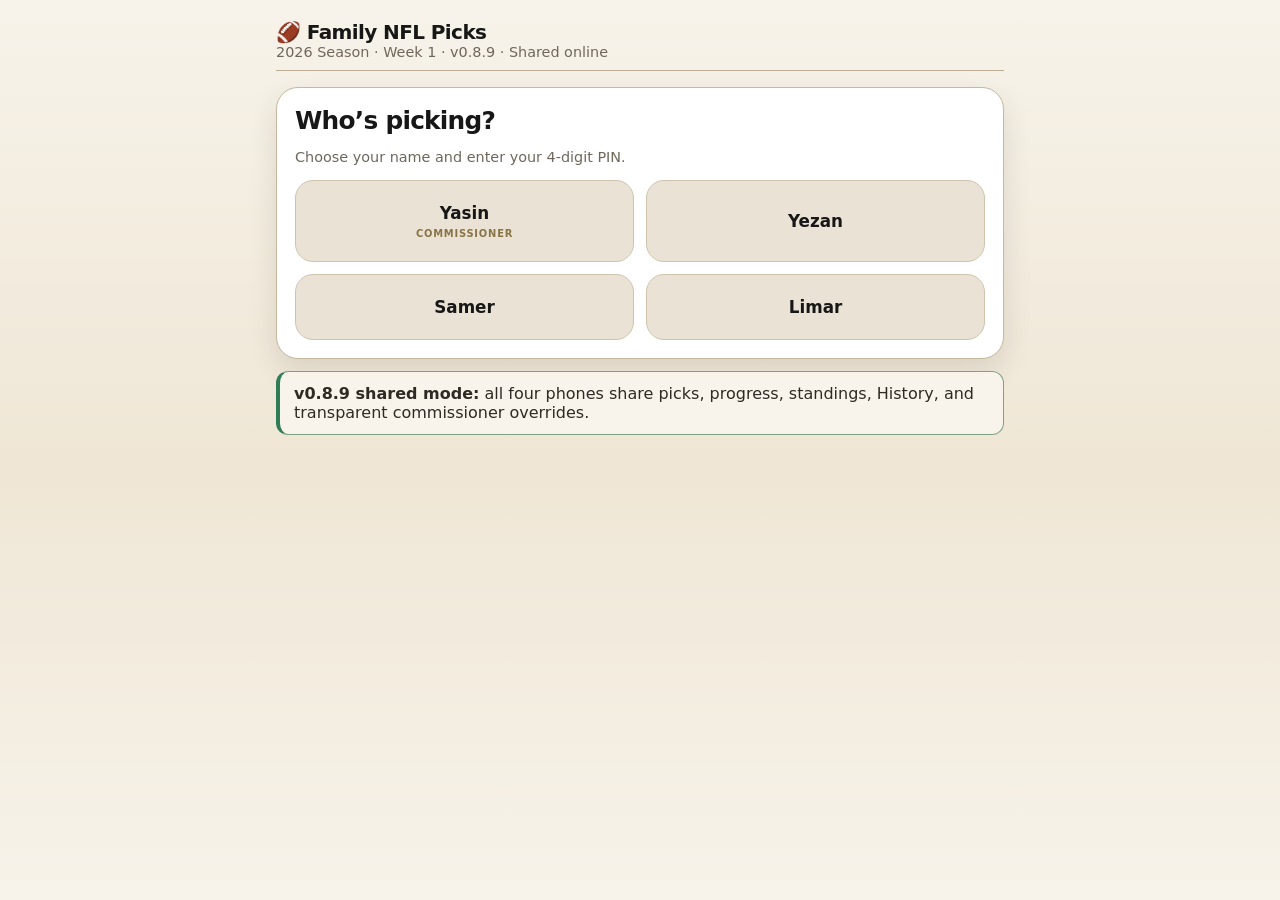
==== commit 1c635f10: "Add files via upload" ====
--- a/index.html
+++ b/index.html
@@ -8,12 +8,12 @@
   <meta http-equiv="Pragma" content="no-cache" />
   <meta http-equiv="Expires" content="0" />
   <title>Family NFL Picks</title>
-  <link rel="manifest" href="manifest.webmanifest?v=0880" />
-  <link rel="stylesheet" href="styles.css?v=0880" />
+  <link rel="manifest" href="manifest.webmanifest?v=0890" />
+  <link rel="stylesheet" href="styles.css?v=0890" />
 </head>
 <body>
   <div id="app"></div>
-  <script src="config.js?v=0880"></script>
-  <script type="module" src="app.js?v=0880"></script>
+  <script src="config.js?v=0890"></script>
+  <script type="module" src="app.js?v=0890"></script>
 </body>
 </html>
--- a/styles.css
+++ b/styles.css
@@ -633,3 +633,23 @@
     font-size:.86em;
   }
 }
+
+
+/* v0.8.9 — live standings win-number readability */
+.live-week-standings .live-win-number{
+  font-size:1.08rem;
+  font-weight:900;
+}
+.live-week-standings .live-win-check{
+  font-size:.95em;
+  margin-left:5px;
+  vertical-align:.02em;
+}
+@media(max-width:520px){
+  .live-week-standings .live-win-number{
+    font-size:1.08rem;
+  }
+  .live-week-standings .live-win-check{
+    font-size:.95em;
+  }
+}
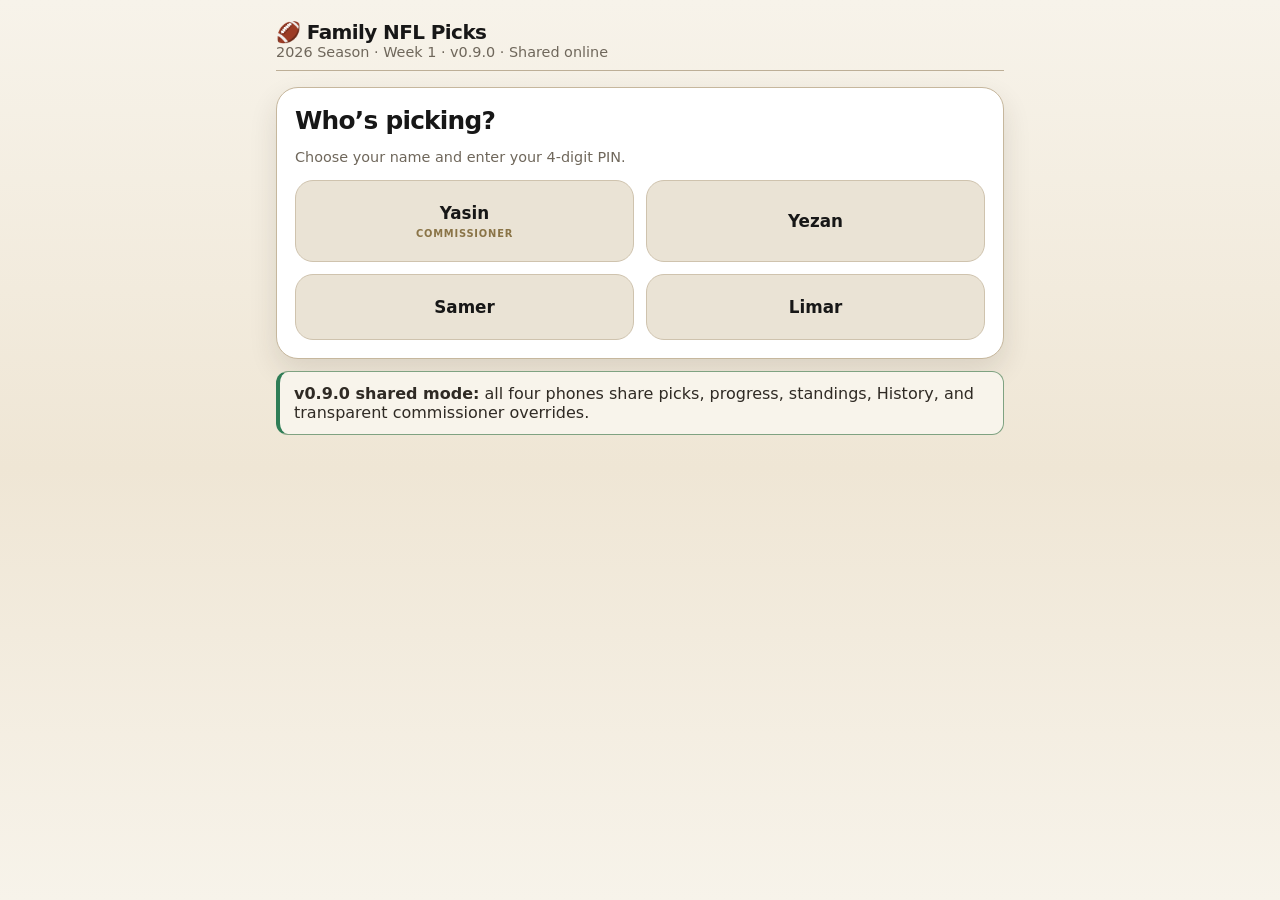
==== commit 5cbf657e: "Add files via upload" ====
--- a/index.html
+++ b/index.html
@@ -8,12 +8,12 @@
   <meta http-equiv="Pragma" content="no-cache" />
   <meta http-equiv="Expires" content="0" />
   <title>Family NFL Picks</title>
-  <link rel="manifest" href="manifest.webmanifest?v=0890" />
-  <link rel="stylesheet" href="styles.css?v=0890" />
+  <link rel="manifest" href="manifest.webmanifest?v=0901" />
+  <link rel="stylesheet" href="styles.css?v=0901" />
 </head>
 <body>
   <div id="app"></div>
-  <script src="config.js?v=0890"></script>
-  <script type="module" src="app.js?v=0890"></script>
+  <script src="config.js?v=0901"></script>
+  <script type="module" src="app.js?v=0901"></script>
 </body>
 </html>
--- a/styles.css
+++ b/styles.css
@@ -653,3 +653,49 @@
     font-size:.95em;
   }
 }
+
+
+/* v0.9.0 — full-screen Saints-theme winner confetti */
+.result-overlay .result-modal{
+  z-index:2;
+}
+.confetti-layer{
+  position:fixed;
+  inset:0;
+  overflow:hidden;
+  pointer-events:none;
+  z-index:1;
+}
+.confetti-piece{
+  position:absolute;
+  left:50%;
+  top:43%;
+  width:var(--cw);
+  height:var(--ch);
+  background:var(--cc);
+  border-radius:var(--cr);
+  opacity:0;
+  box-shadow:0 1px 1px rgba(0,0,0,.12);
+  will-change:transform,opacity;
+  animation:confetti-burst-fall var(--dur) cubic-bezier(.14,.67,.22,1) var(--delay) forwards;
+}
+@keyframes confetti-burst-fall{
+  0%{
+    opacity:0;
+    transform:translate3d(-50%,-50%,0) scale(.35) rotate(0deg);
+  }
+  6%{
+    opacity:1;
+  }
+  22%{
+    opacity:1;
+    transform:translate3d(var(--burst-x),var(--burst-y),0) scale(1) rotate(calc(var(--spin) * .28));
+  }
+  100%{
+    opacity:.92;
+    transform:translate3d(calc(var(--burst-x) + var(--drift-x)),72vh,0) scale(.95) rotate(var(--spin));
+  }
+}
+@media (prefers-reduced-motion: reduce){
+  .confetti-piece{display:none}
+}
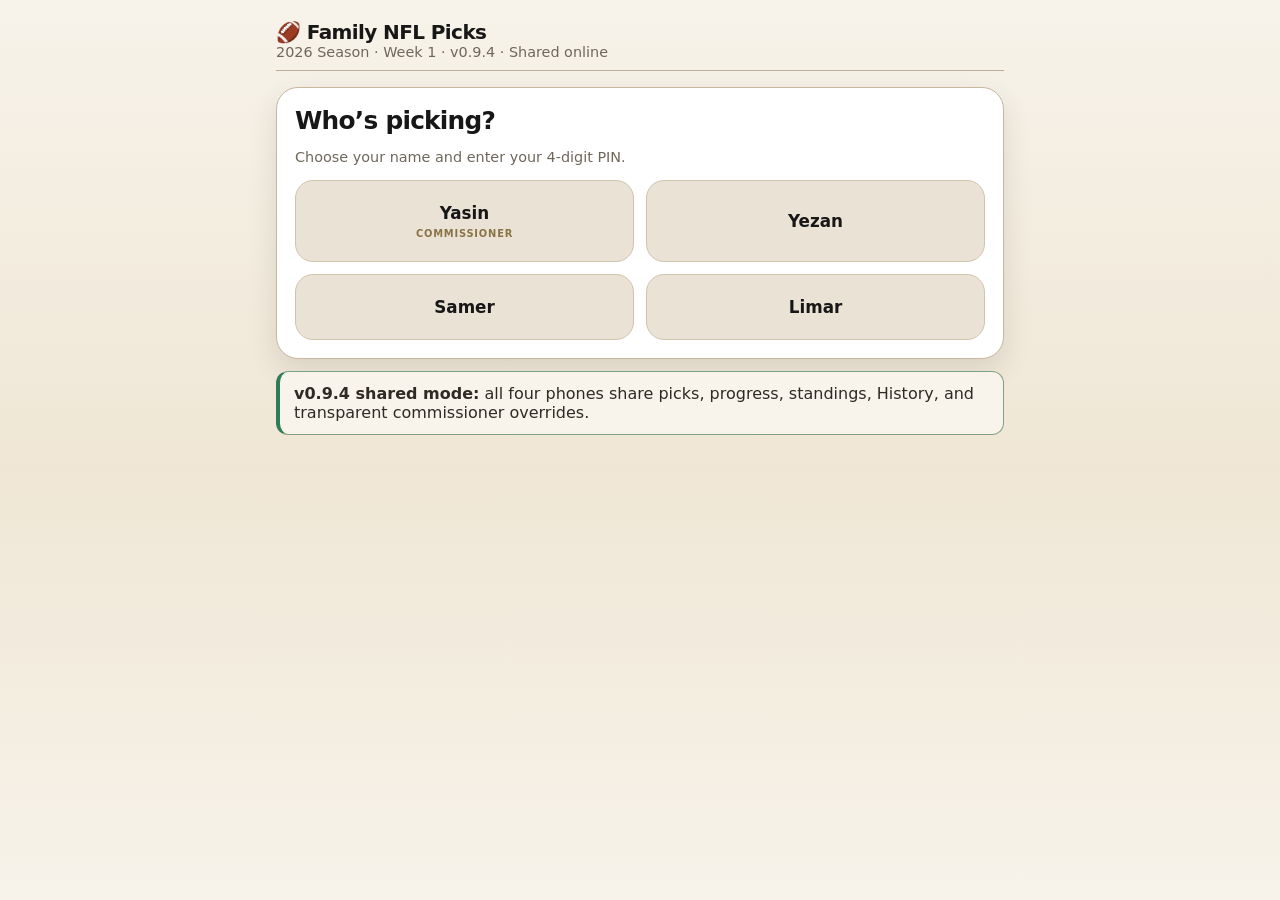
==== commit 046bff48: "Add files via upload" ====
--- a/index.html
+++ b/index.html
@@ -8,12 +8,12 @@
   <meta http-equiv="Pragma" content="no-cache" />
   <meta http-equiv="Expires" content="0" />
   <title>Family NFL Picks</title>
-  <link rel="manifest" href="manifest.webmanifest?v=0901" />
-  <link rel="stylesheet" href="styles.css?v=0901" />
+  <link rel="manifest" href="manifest.webmanifest?v=0940" />
+  <link rel="stylesheet" href="styles.css?v=0940" />
 </head>
 <body>
   <div id="app"></div>
-  <script src="config.js?v=0901"></script>
-  <script type="module" src="app.js?v=0901"></script>
+  <script src="config.js?v=0940"></script>
+  <script type="module" src="app.js?v=0940"></script>
 </body>
 </html>
--- a/styles.css
+++ b/styles.css
@@ -699,3 +699,34 @@
 @media (prefers-reduced-motion: reduce){
   .confetti-piece{display:none}
 }
+
+/* v0.9.1 mobile pick-save reliability */
+.pick-save-state{
+  margin-top:6px;
+  font-weight:800;
+  color:#7a6845;
+}
+
+/* v0.9.2 — late-pick spoiler protection */
+.notice.spoiler-lock{
+  border-color:#8a7648;
+  background:#f4eddb;
+  color:#4f4329;
+}
+
+/* v0.9.3 — commissioner self late-pick fix */
+.self-late-btn{
+  width:100%;
+  margin:10px 0 4px;
+}
+
+/* v0.9.4 — self override before commissioner submission */
+.self-missed-details{
+  border-color:#b89a57;
+}
+.self-missed-live{
+  margin-top:12px;
+}
+.self-missed-live .self-late-btn{
+  margin-top:12px;
+}
